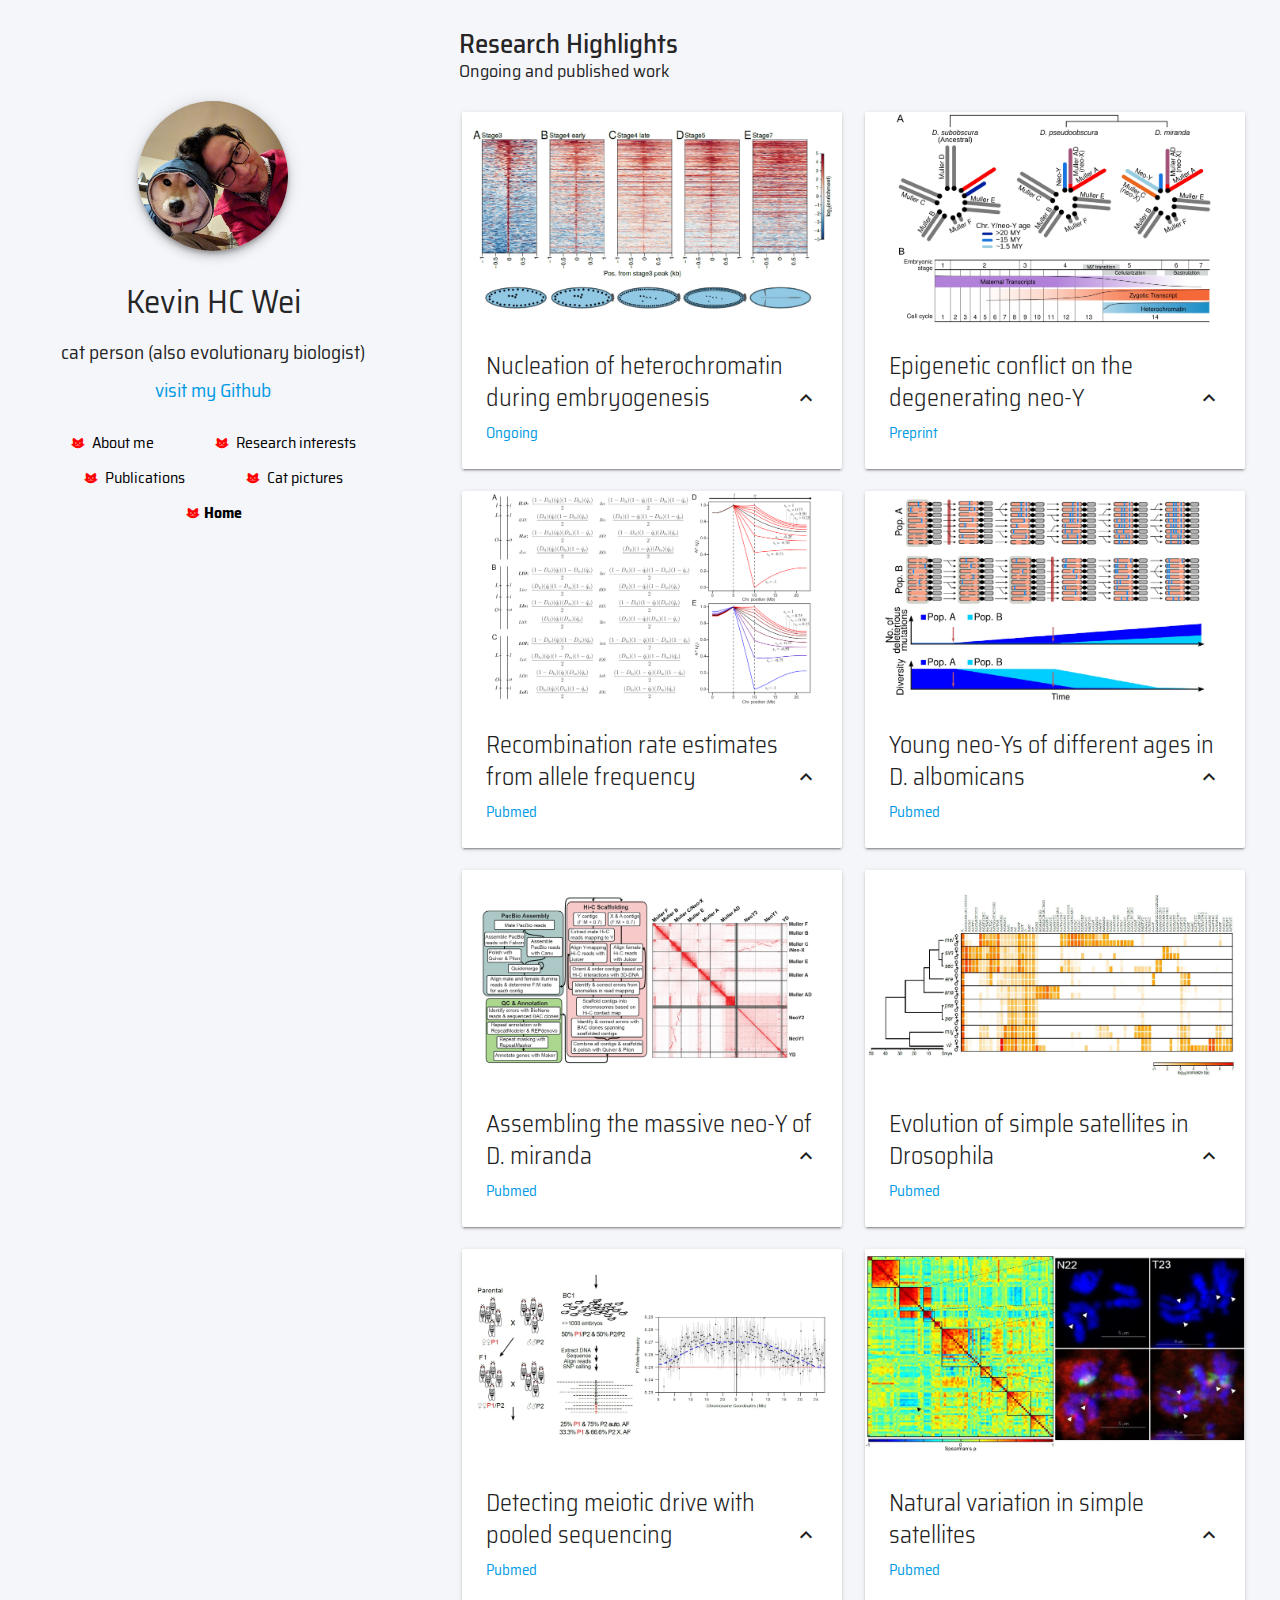
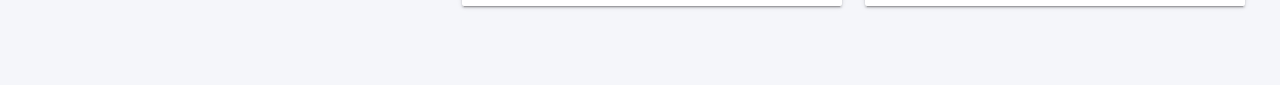
==== index.html @ 9b94e144 "updating het figure" ====
<!DOCTYPE html>
<html>

<head>
    <meta http-equiv="Content-Type" content="text/html; charset=UTF-8">
    <title>Kevin Wei PH.D</title>
    <meta name="keywords" content="Put, tags, here">
    <meta name="description" content="When a Ph.D. in biology is owned by three cats!">
    <meta name="author" content="Kevin Wei">
    <link href="https://fonts.googleapis.com/icon?family=Material+Icons" rel="stylesheet">
    <link type="text/css" rel="stylesheet" href="css/materialize.min.css" media="screen,projection" />
    <link type="text/css" rel="stylesheet" href="css/index.css" media="screen,projection" />
    <link href="css/materialdesignicons.min.css" media="all" rel="stylesheet" type="text/css" />
    <!-- Put your favicon here! (I highly suggest realfavicongenerator.net) -->
	<link rel="shortcut icon" href="favicon.ico" type="image/x-icon">
    <meta name="theme-color" content="#f5f6fa">
    <link href="https://fonts.googleapis.com/css?family=Saira+Semi+Condensed:500,600,700" rel="stylesheet">
    <!-- If you want Google Analytics, do some Google searching, and pop it here. -->
    <script async src="https://www.googletagmanager.com/gtag/js?id=UA-132127346-2"></script>
    <script>
    window.dataLayer = window.dataLayer || [];
    function gtag(){dataLayer.push(arguments);}
    gtag('js', new Date());
  
    gtag('config', 'UA-132127346-2');
    </script>
    <!--Let browser know website is optimized for mobile-->
    <meta name="viewport" content="width=device-width, initial-scale=1.0" />
</head>

<body style="background-color: #f5f6fa">
    <div>
        <div class="row">
            <div id="profileColumn" class="col s12 l4 center">
                <img id="profileImage" src="./images/profile.jpg" class="z-depth-3 circle responsive-img" />
                
                <h2 id="heroName" class="center-align">Kevin HC Wei</h2>
                <h4 id="description" class="center-align">cat person (also evolutionary biologist)</h4>
		<h4 id="description" class="center-align"> <a href="https://github.com/weikevinhc"> visit my Github </a> </h4>
                <div id="socialLinkSection">
                    <section class="tab">
                        <div id="socialLinkContent">
                            <!-- Your social links are dynamically generated from links.json! -->
                        </div>
                    </section>
                </div>
                
                <!-- Replace the email address below with your own -->
                
                
            </div>
            
            <div id="portfolioColumn" class="col s12 m12 l8">
                
                <div id="portfolioTitle">
			<p id="portfolioText">Research Highlights</p>
			<p id="portfolioSubtext">Ongoing and published work</p>
                    <!-- Type of work goes here -->
                </div>
                
                <div class="row" id="portfolioPublished">
                    <!-- Published cards from published.json! -->
                </div>
                
            </div>
        </div>
    </div>
    
    <script type="text/javascript" src="https://code.jquery.com/jquery-3.2.1.min.js"></script>
    <script type="text/javascript" src="js/materialize.min.js"></script>
    <script type="text/javascript" src="js/index.js"></script>
</body>

</html>
---- css/index.css ----
* {
    font-family: 'Saira Semi Condensed', sans-serif;
}

/* Social Links */

#socialLinkSection {
    margin-top: 3px;
    margin-bottom: 8px;
    display: block;
    padding-right: 10px;
    padding-left: 10px;
}

#socialLinkContent {
    padding-top: 10px;
    text-align: center;
}

.links {
    margin: 0 20px 0 20px;
    display: inline-block;
    font-size: 16px;
    color: #212121;
    border-radius: 3px;
    padding: 5px 10px 5px 10px;
}

.links:hover {
    background-color: lightgrey;
}


/* Profile Image */

#profileImage {
    width: 150px;
    height: 150px;
    margin: auto;
    margin-top: calc(25%);
}

/* The various Texts */

#heroName {
    font-size: 2.2rem;
}

#description {
    font-size: 1.3rem;
}

#portfolioTitle {
    margin-left: 8px;
}

#portfolioText {
    margin-top: 0px;
    margin-bottom: -25px;
    font-weight: 500;
    font-size: 1.8rem;
}
#portfolioSubtext {
    margin-bottom: 20px;
    font-weight: 400;
    font-size: 1.2rem;
}
#firstCategoryHeader {
    margin-bottom: -10px;
    font-weight: 500;
    font-size: 1.5rem;
}

#firstCategoryText {
    margin-bottom: 20px;
    font-weight: 400;
    font-size: 1.2rem;
}

#portfolioColumn {
    padding: 24px;
}

/* Cards */
.card-main-image,
.card-image {
    border-top-left-radius: 2px !important;
    border-top-right-radius: 2px !important;
}

.card {
    border-radius: 2px;
}

.card-content {
    border-bottom-left-radius: 2px !important;
    border-bottom-right-radius: 2px !important;
}

/* Breakpoint resizing */
@media only screen and (max-width: 1260px) {
	#portfolioText {
		margin-top: 0px;
		margin-bottom: -20px;
		font-weight: 500;
		font-size: 1.6rem;
	}
	#portfolioSubtext {
		margin-bottom: 20px;
		font-weight: 400;
		font-size: 1.1rem;
	}
	#firstCategoryHeader {
		margin-bottom: -10px;
		font-weight: 500;
		font-size: 1.4rem;
	}
    #firstCategoryText {
        font-size: 1.2rem;
    }
    #heroName {
        font-size: 2.0rem;
    }
    #description {
        font-size: 1.1rem;
    }
    #profileImage {
        height: 125px;
        width: 125px;
        margin-top: calc(30%);
    }
}

@media only screen and (max-width: 992px) {
    #profileImage {
        margin-top: calc(10%);
    }
    #portfolioTitle {
        text-align: left;
    }
	#portfolioText {
		margin-top: 0px;
		margin-bottom: -20px;
		font-weight: 500;
		font-size: 1.6rem;
		text-align: center;
	}
	#portfolioSubtext {
		margin-bottom: 20px;
		font-weight: 400;
		font-size: 1.1rem;
		text-align: center;
	}
    #portfolioColumn {
        padding-left: 8px;
        padding-right: 8px;
    }
}

#contactButton {
    border: 2px solid black;
    font-weight: 600;
    color: black;
    margin-top: 15px;
}

#contactButton p {
    margin: 0px;
    margin-top: -1px;
}

#contactButton:hover {
    color: white;
    background-color: black;
}
/* Colors */

.primary-light {
    color: #90CAF9;
}

.primary-normal {
    color: #2196F3;
}

.primary-dark {
    color: #1976D2;
}

.secondary-light {
    color: #FFE082;
}

.secondary-normal {
    color: #FFC107;
}

.secondary-dark {
    color: #FFA000;
}

.primary-light-b {
    background-color: #90CAF9;
}

.primary-normal-b {
    background-color: #2196F3;
}

.primary-dark-b {
    background-color: #1976D2;
}

.secondary-light-b {
    background-color: #FFE082;
}

.secondary-normal-b {
    background-color: #FFC107;
}

.secondary-dark-b {
    background-color: #FFA000;
}

#hide_email b {
    display: none;
}
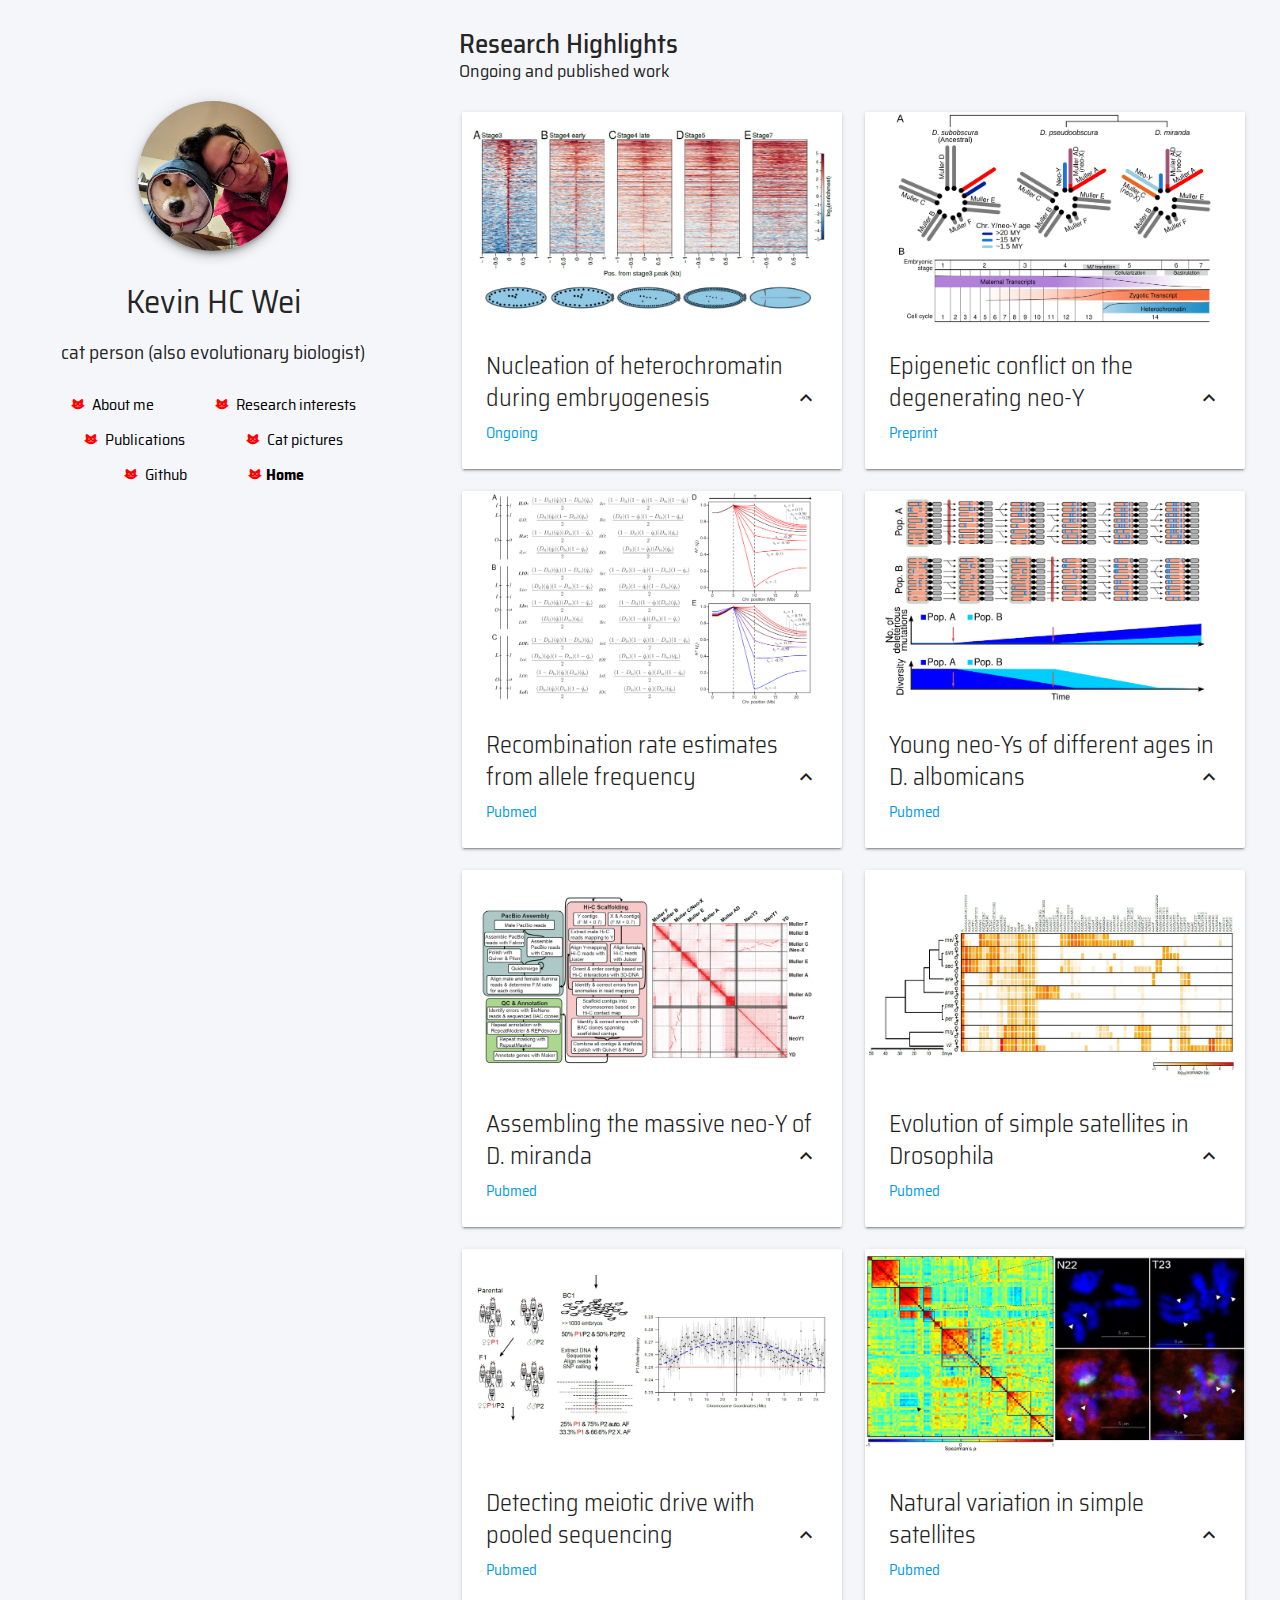
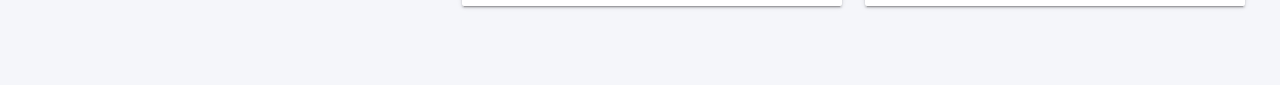
==== commit 439c970a: "change link" ====
--- a/index.html
+++ b/index.html
@@ -36,7 +36,7 @@
                 
                 <h2 id="heroName" class="center-align">Kevin HC Wei</h2>
                 <h4 id="description" class="center-align">cat person (also evolutionary biologist)</h4>
-		<h4 id="description" class="center-align"> <a href="https://github.com/weikevinhc"> visit my Github </a> </h4>
+                
                 <div id="socialLinkSection">
                     <section class="tab">
                         <div id="socialLinkContent">
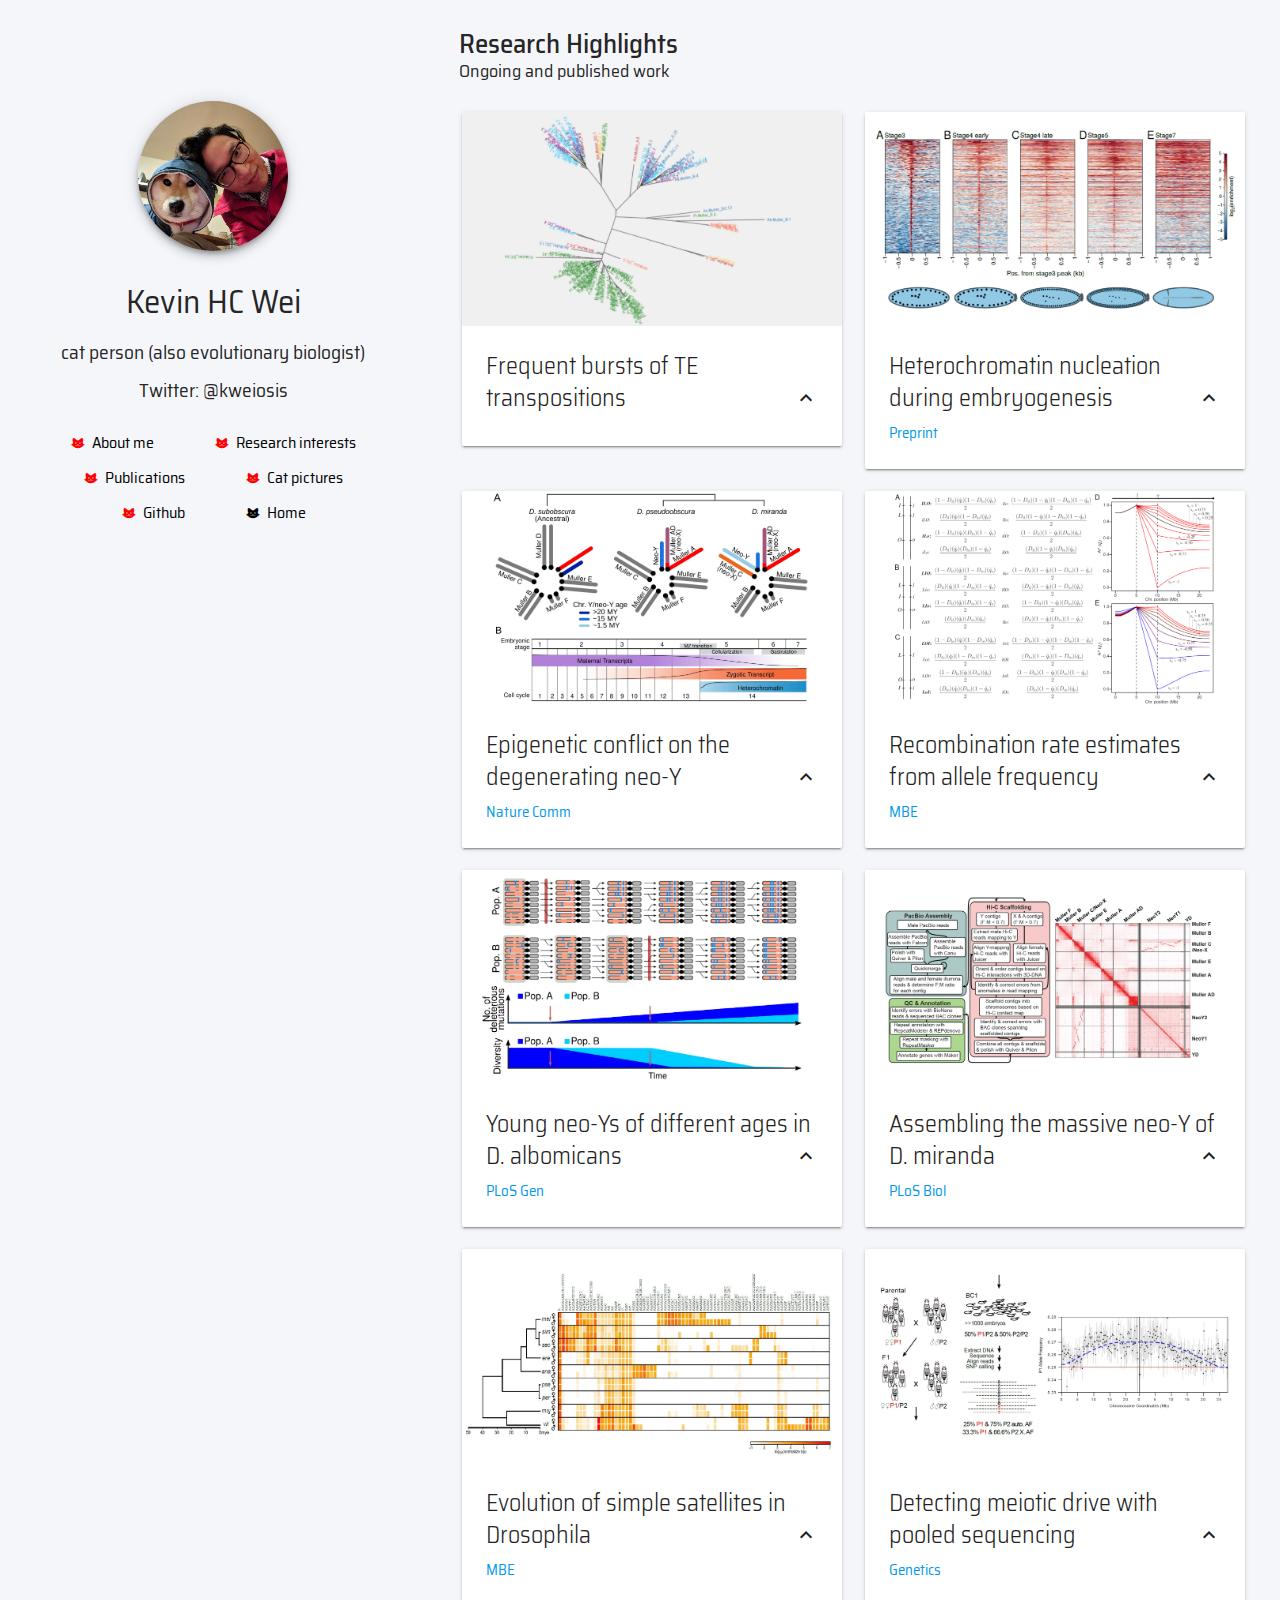
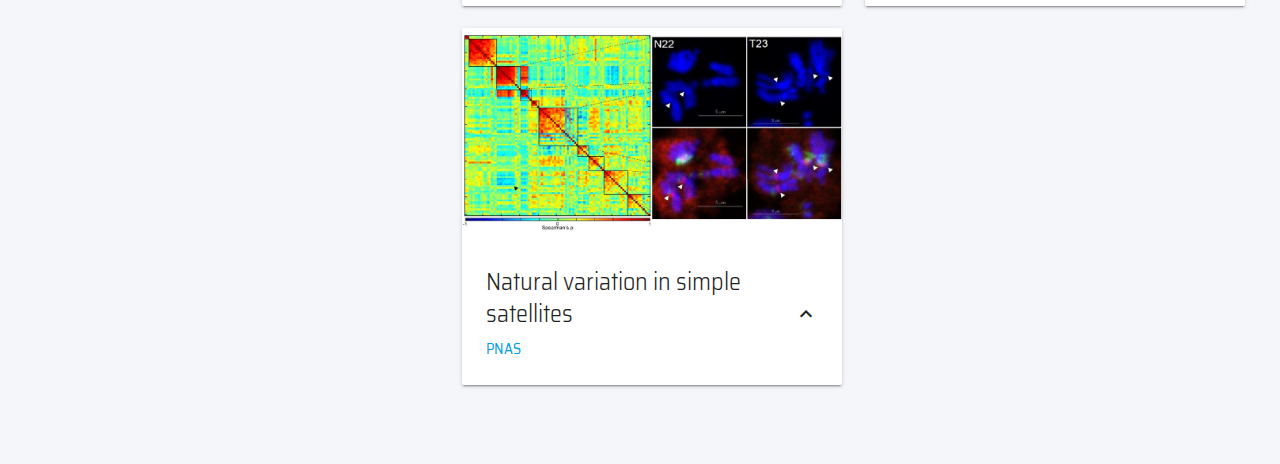
==== commit 3e99b1ee: "update 03/21/2021" ====
--- a/index.html
+++ b/index.html
@@ -36,6 +36,7 @@
                 
                 <h2 id="heroName" class="center-align">Kevin HC Wei</h2>
                 <h4 id="description" class="center-align">cat person (also evolutionary biologist)</h4>
+                <h4 id="description" class="center-align">Twitter: @kweiosis</h4>
                 
                 <div id="socialLinkSection">
                     <section class="tab">
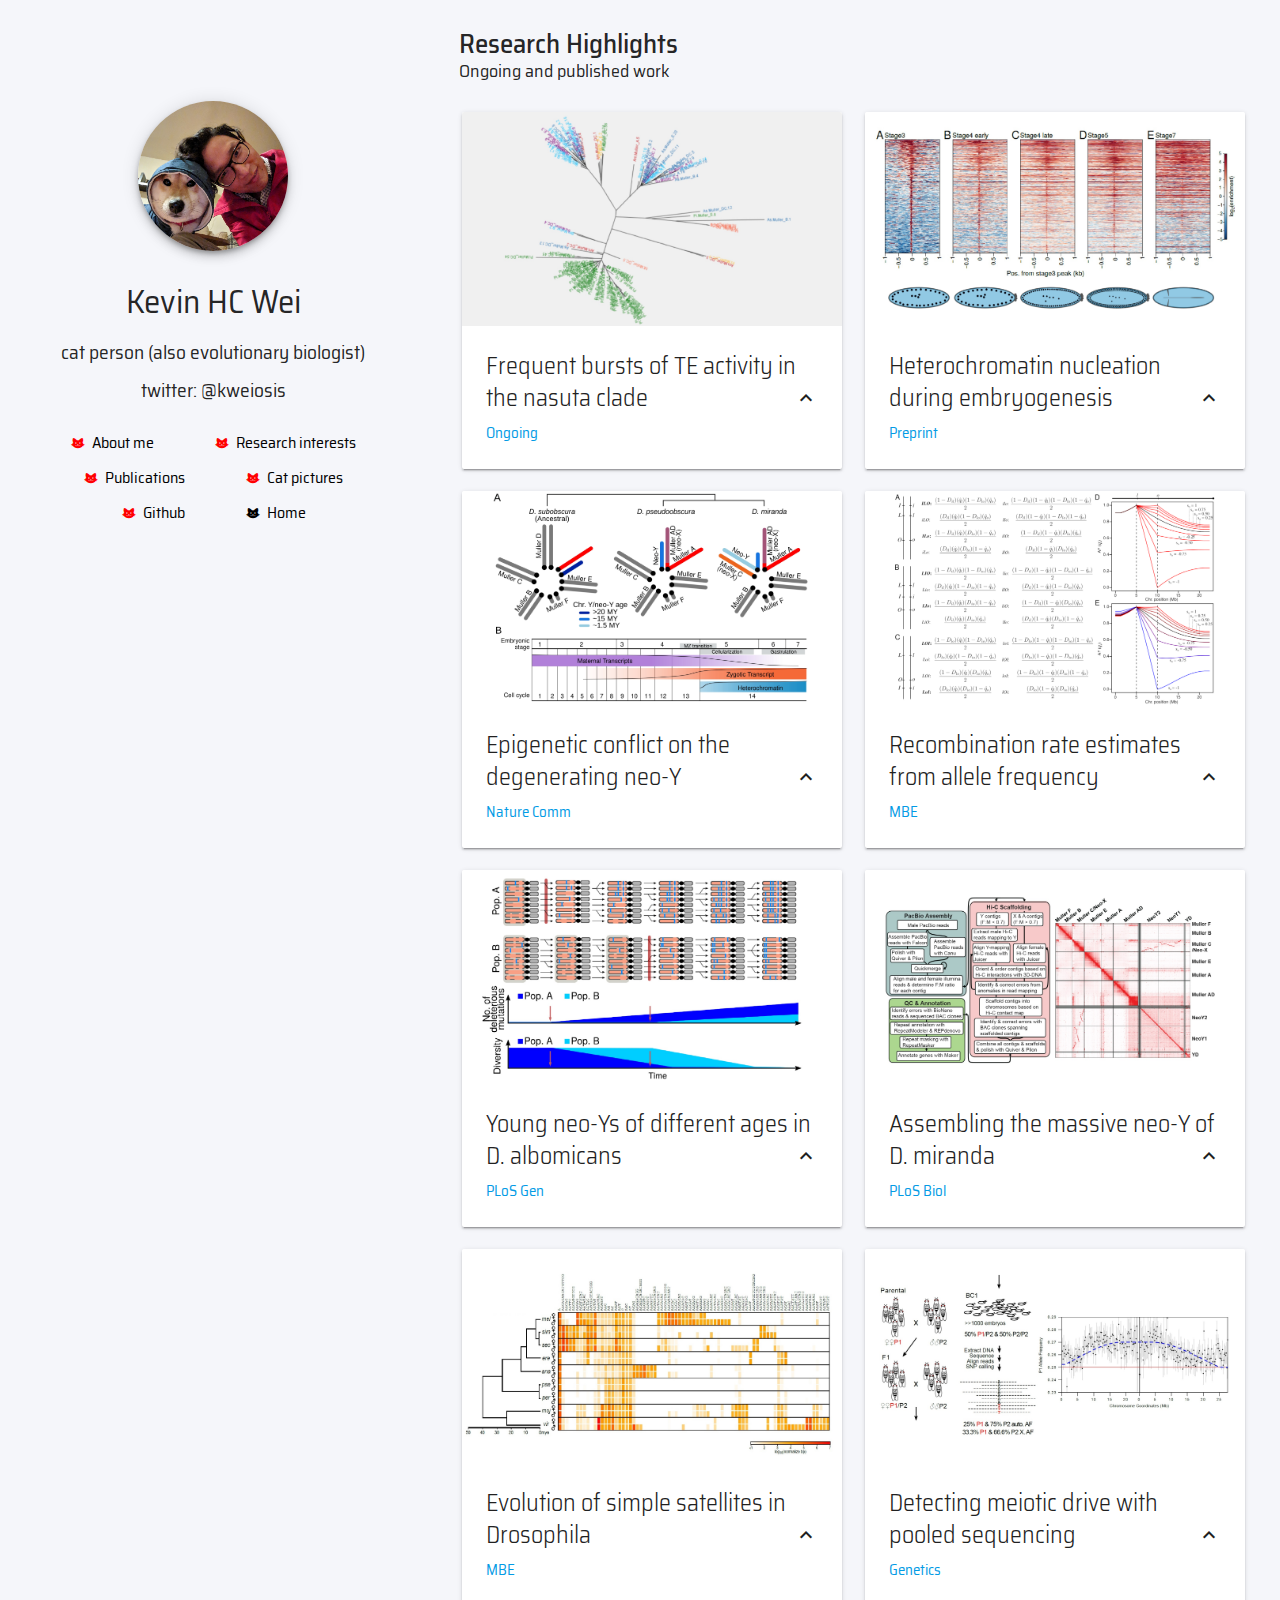
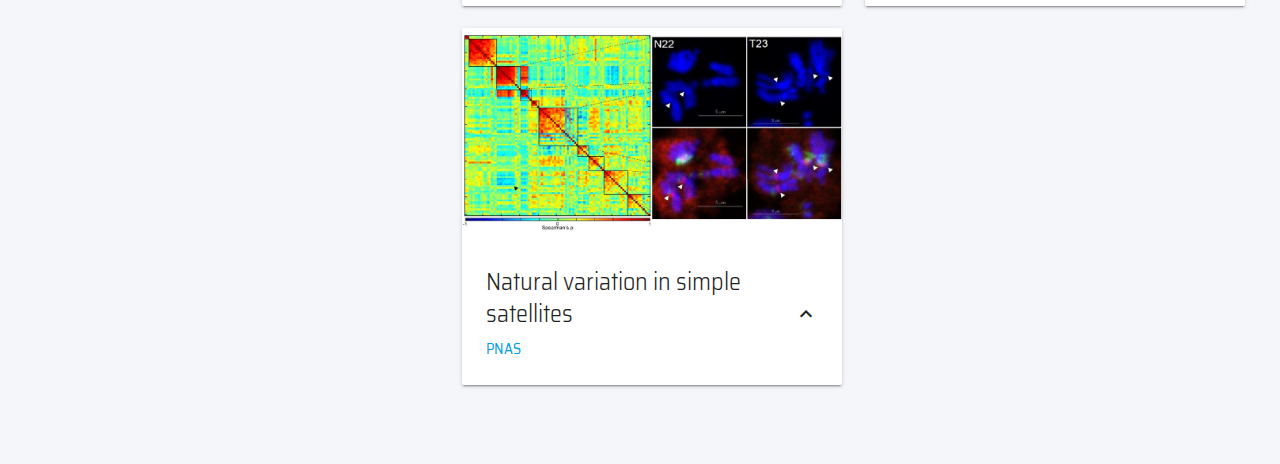
==== commit a19c1b2a: "update 03/21/2021 4" ====
--- a/index.html
+++ b/index.html
@@ -36,7 +36,7 @@
                 
                 <h2 id="heroName" class="center-align">Kevin HC Wei</h2>
                 <h4 id="description" class="center-align">cat person (also evolutionary biologist)</h4>
-                <h4 id="description" class="center-align">Twitter: @kweiosis</h4>
+                <h4 id="description" class="center-align">twitter: @kweiosis</h4>
                 
                 <div id="socialLinkSection">
                     <section class="tab">
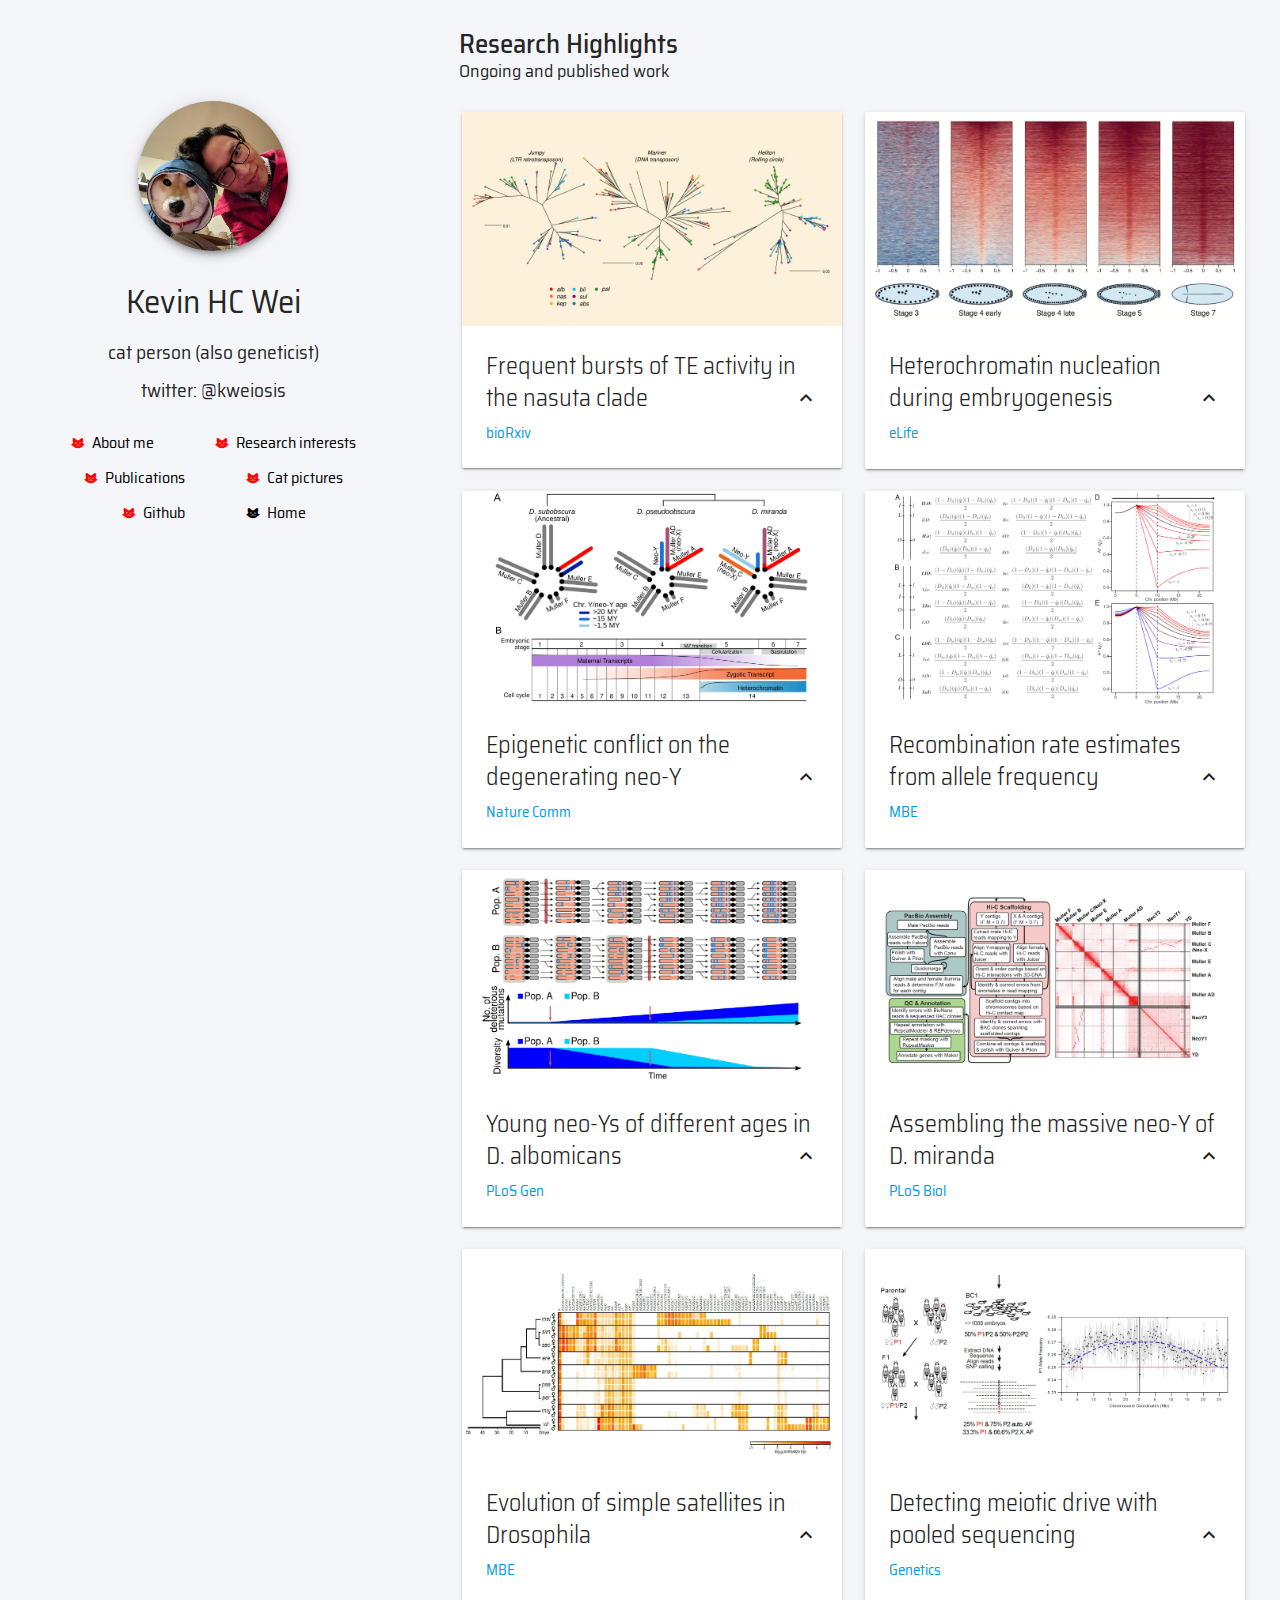
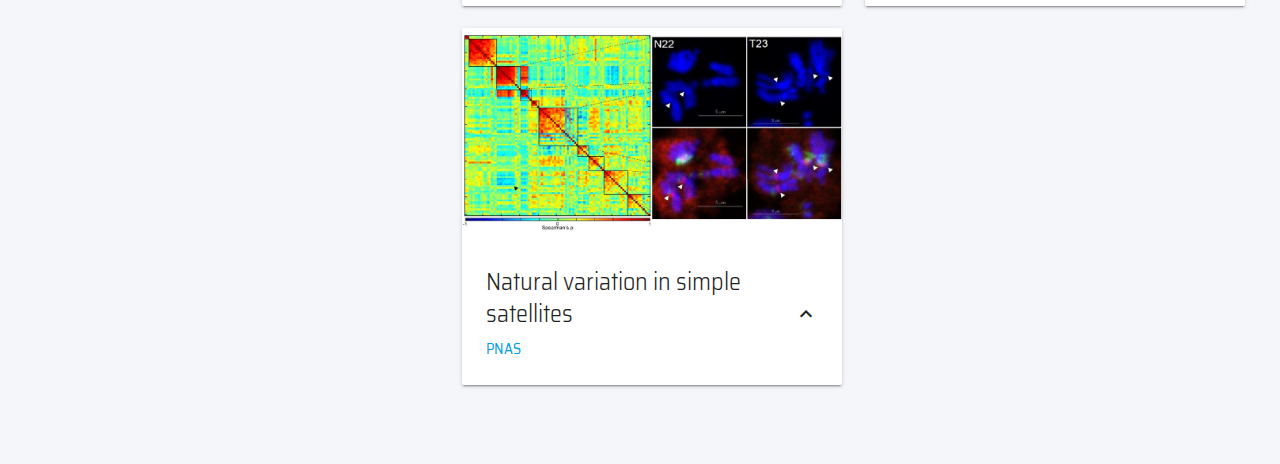
==== commit fe8762e1: "update 11/23/2021" ====
--- a/index.html
+++ b/index.html
@@ -35,7 +35,7 @@
                 <img id="profileImage" src="./images/profile.jpg" class="z-depth-3 circle responsive-img" />
                 
                 <h2 id="heroName" class="center-align">Kevin HC Wei</h2>
-                <h4 id="description" class="center-align">cat person (also evolutionary biologist)</h4>
+                <h4 id="description" class="center-align">cat person (also geneticist)</h4>
                 <h4 id="description" class="center-align">twitter: @kweiosis</h4>
                 
                 <div id="socialLinkSection">
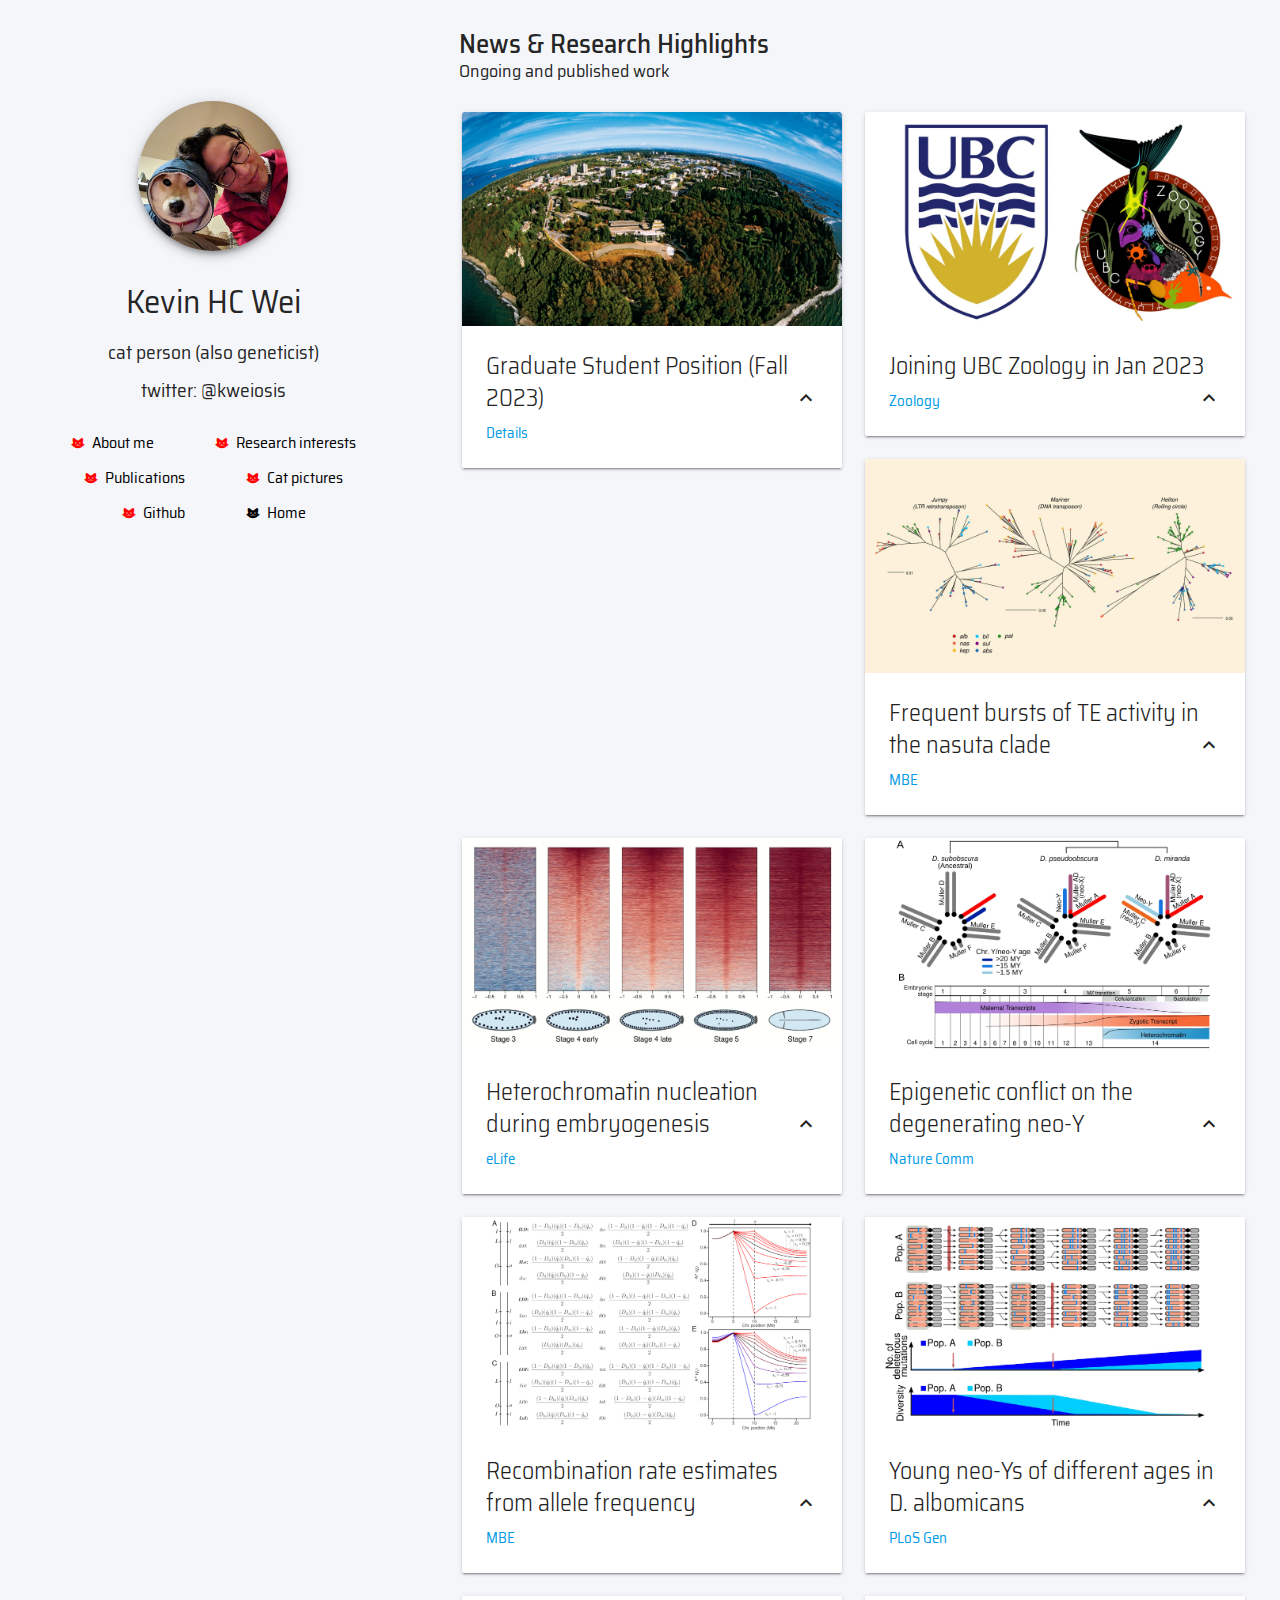
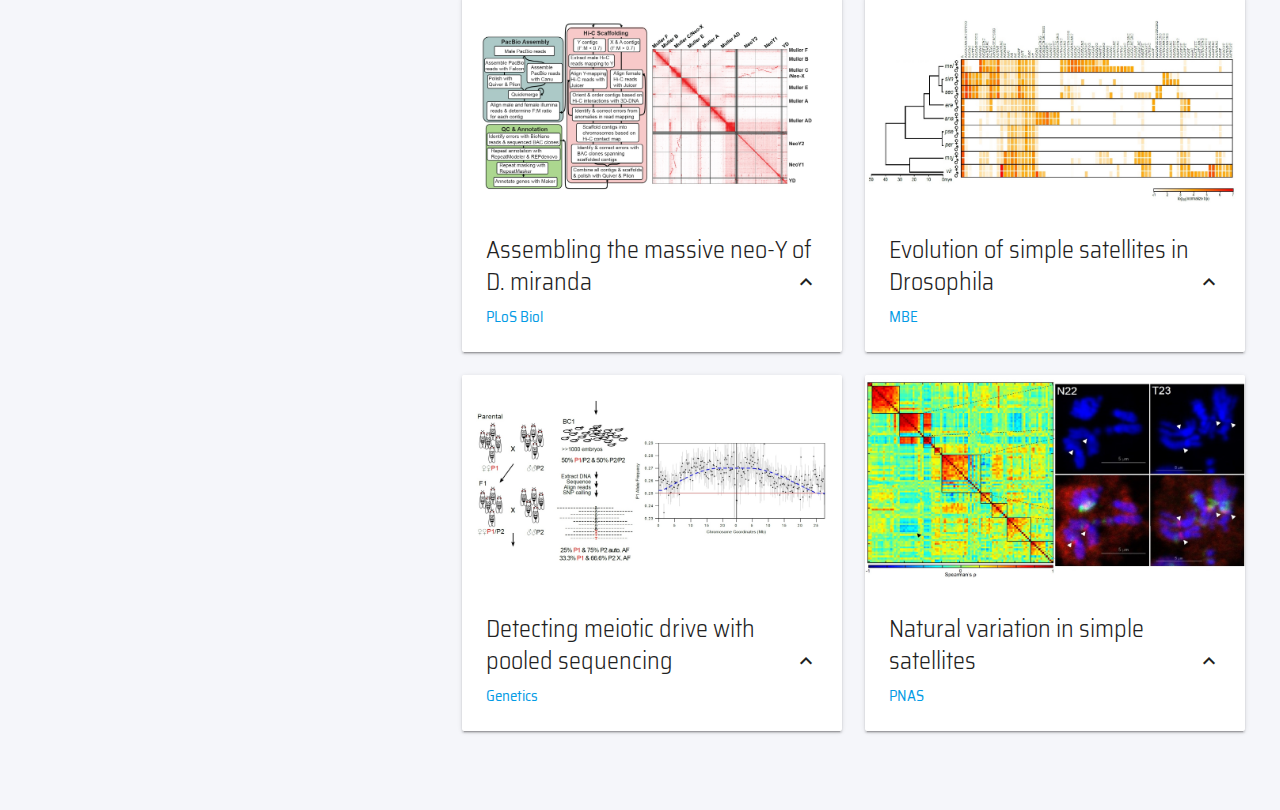
==== commit b84be9fd: "update 08/09/2022 grad ad" ====
--- a/index.html
+++ b/index.html
@@ -54,7 +54,7 @@
             <div id="portfolioColumn" class="col s12 m12 l8">
                 
                 <div id="portfolioTitle">
-			<p id="portfolioText">Research Highlights</p>
+			<p id="portfolioText">News & Research Highlights</p>
 			<p id="portfolioSubtext">Ongoing and published work</p>
                     <!-- Type of work goes here -->
                 </div>
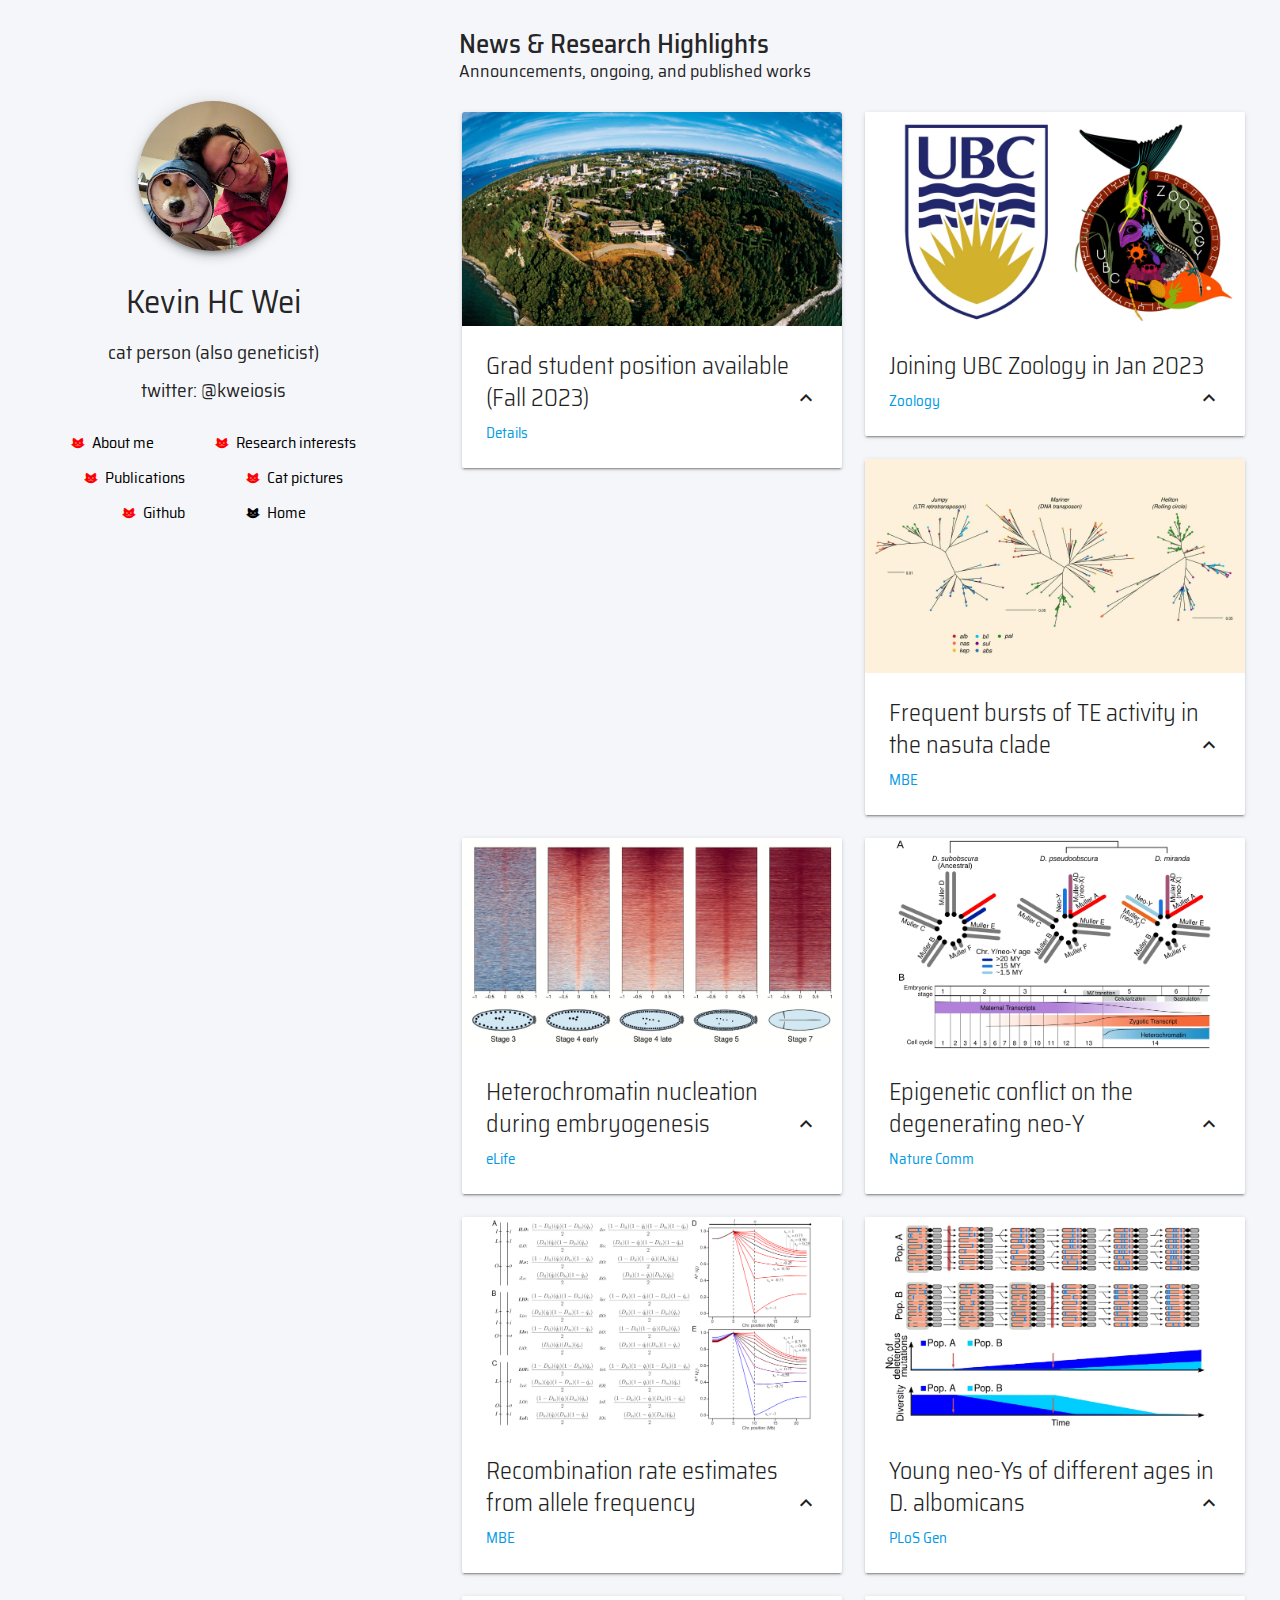
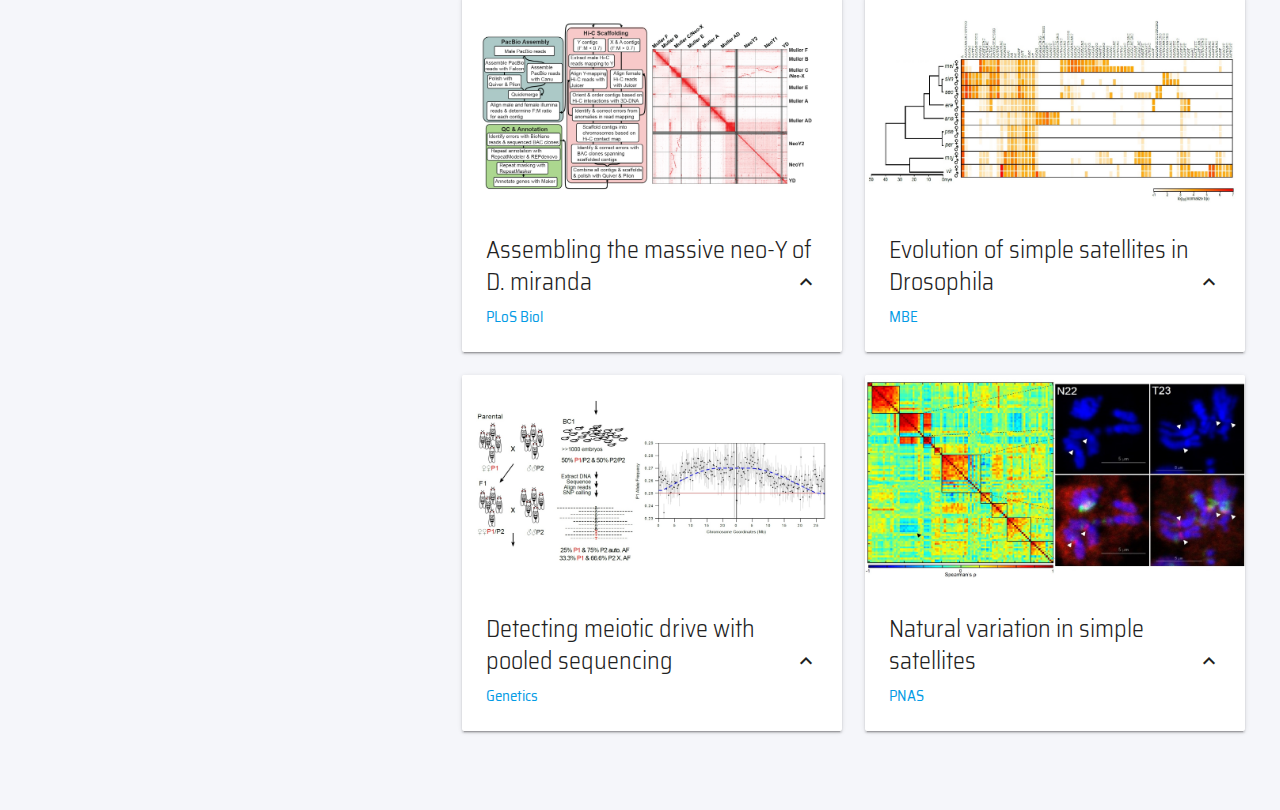
==== commit cd87acea: "update gradpos" ====
--- a/index.html
+++ b/index.html
@@ -55,7 +55,7 @@
                 
                 <div id="portfolioTitle">
 			<p id="portfolioText">News & Research Highlights</p>
-			<p id="portfolioSubtext">Ongoing and published work</p>
+			<p id="portfolioSubtext">Announcements, ongoing, and published works</p>
                     <!-- Type of work goes here -->
                 </div>
                 
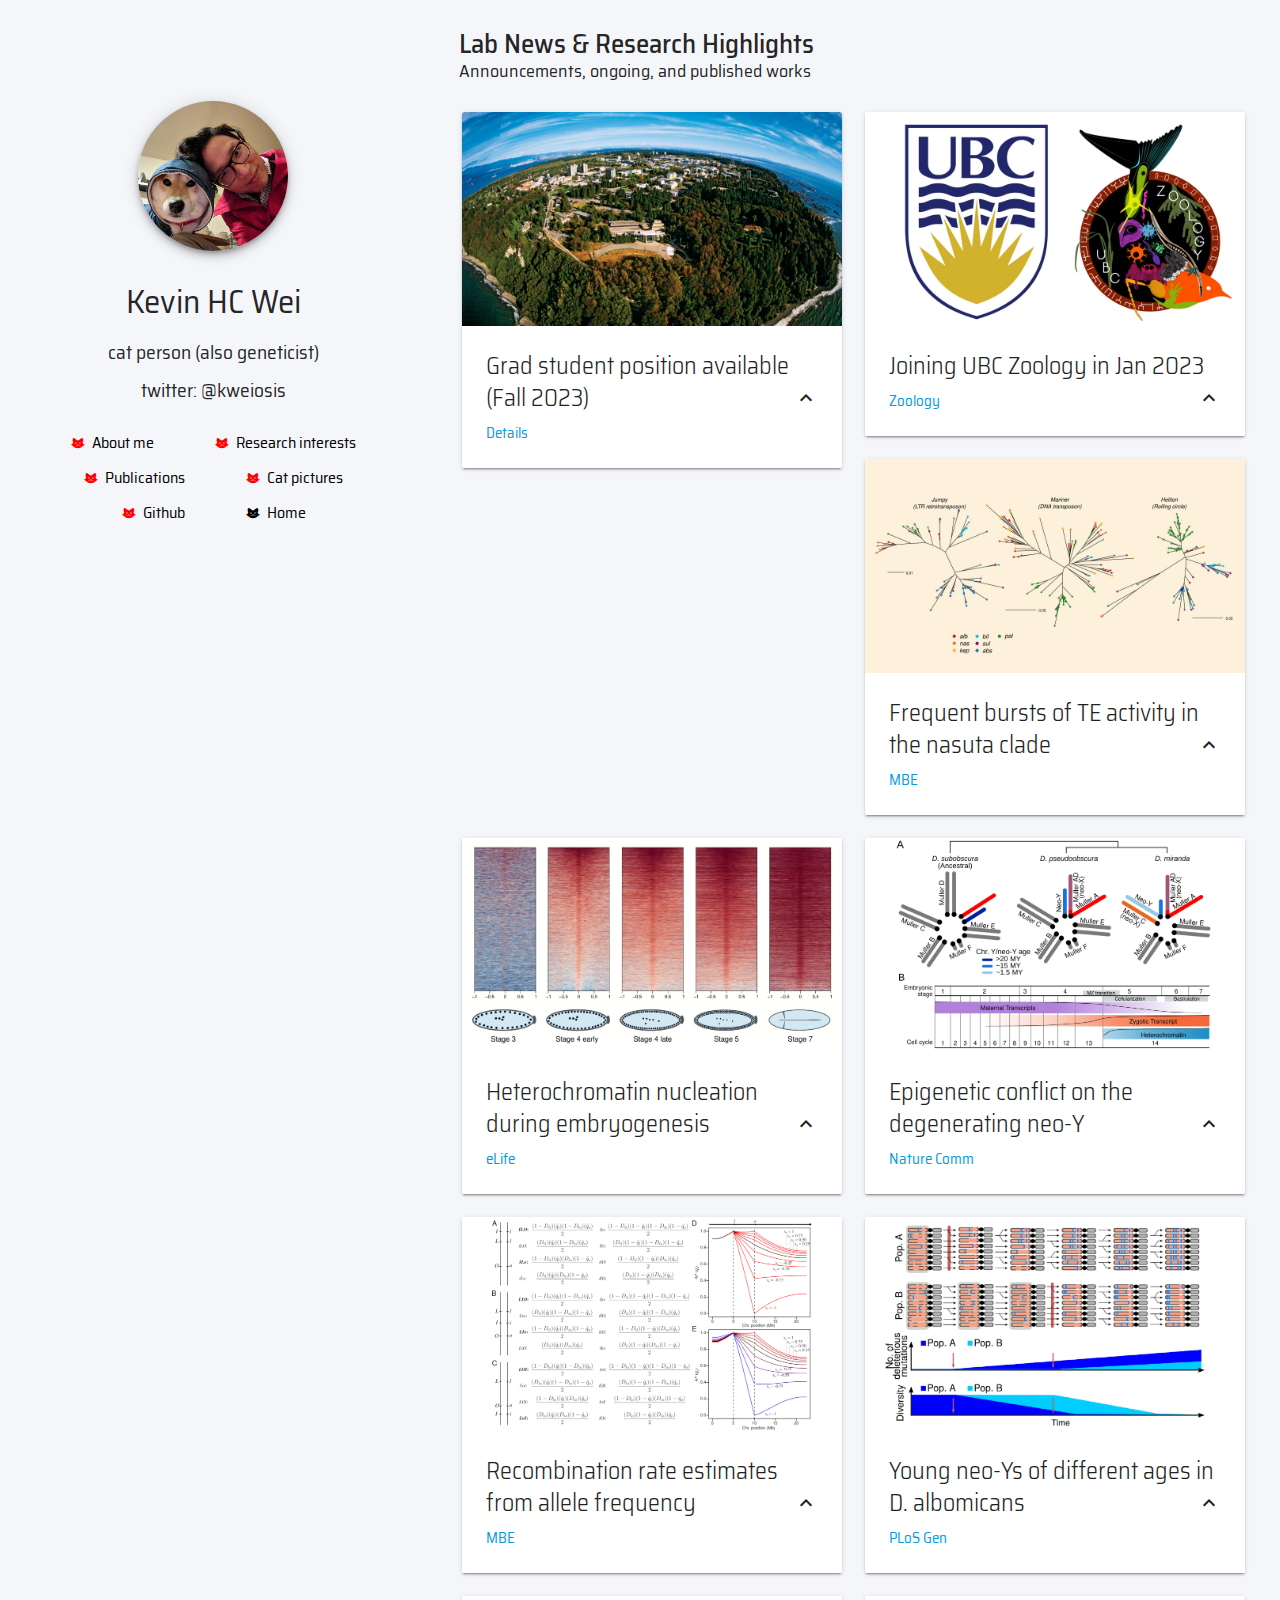
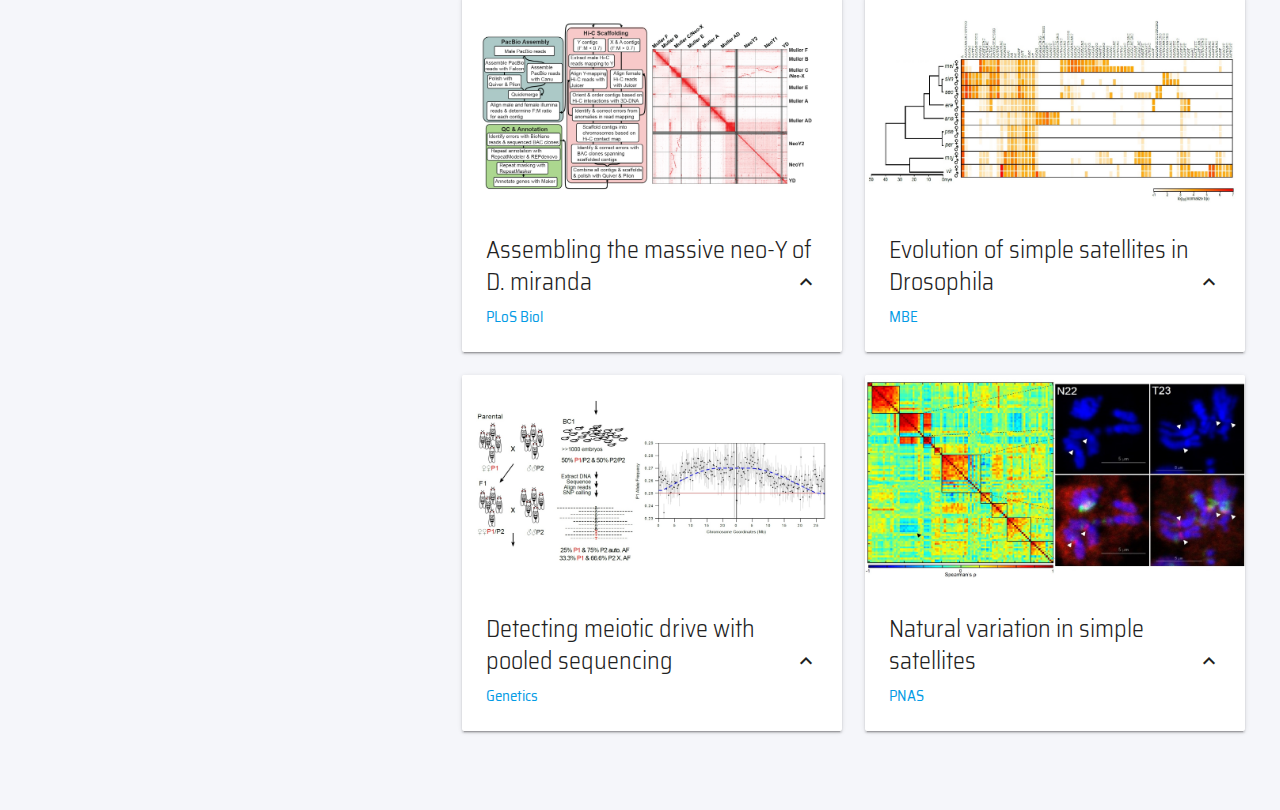
==== commit ba187f46: "update gradpos" ====
--- a/index.html
+++ b/index.html
@@ -54,7 +54,7 @@
             <div id="portfolioColumn" class="col s12 m12 l8">
                 
                 <div id="portfolioTitle">
-			<p id="portfolioText">News & Research Highlights</p>
+			<p id="portfolioText">Lab News & Research Highlights</p>
 			<p id="portfolioSubtext">Announcements, ongoing, and published works</p>
                     <!-- Type of work goes here -->
                 </div>
